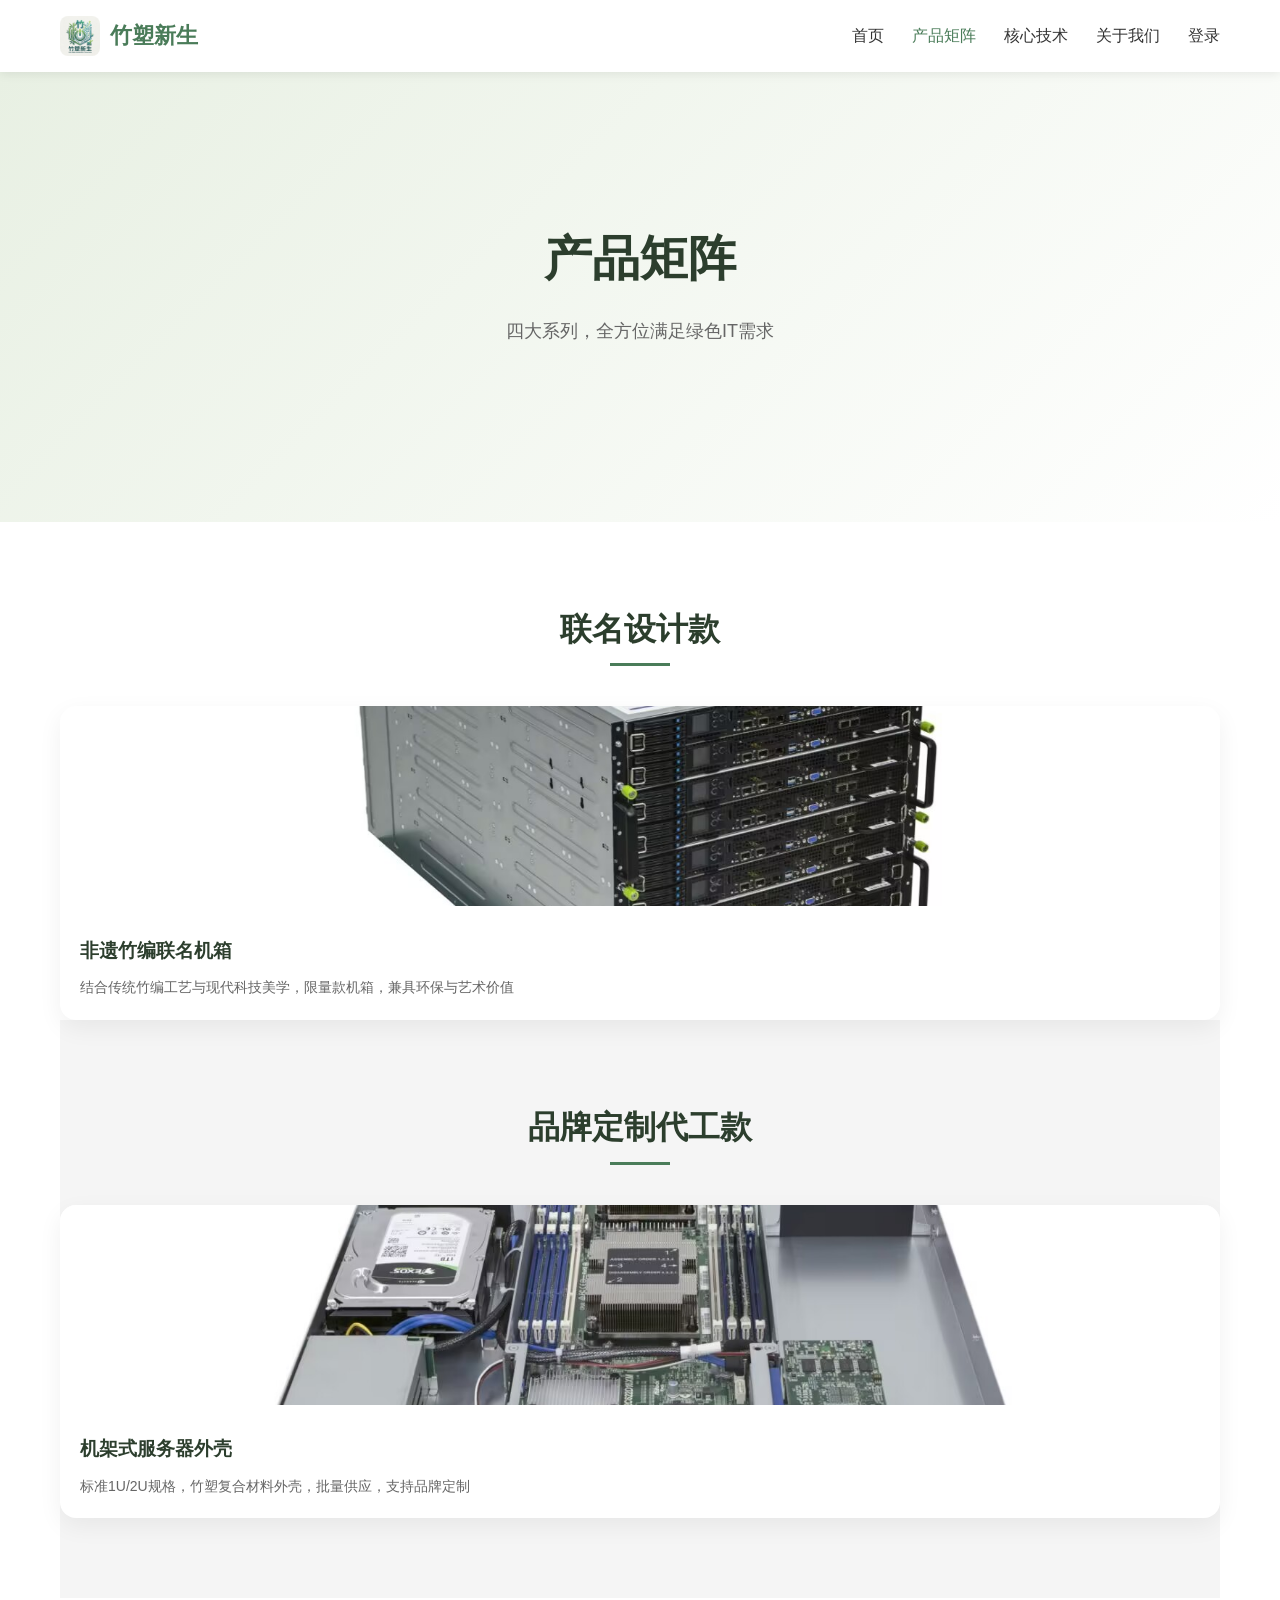
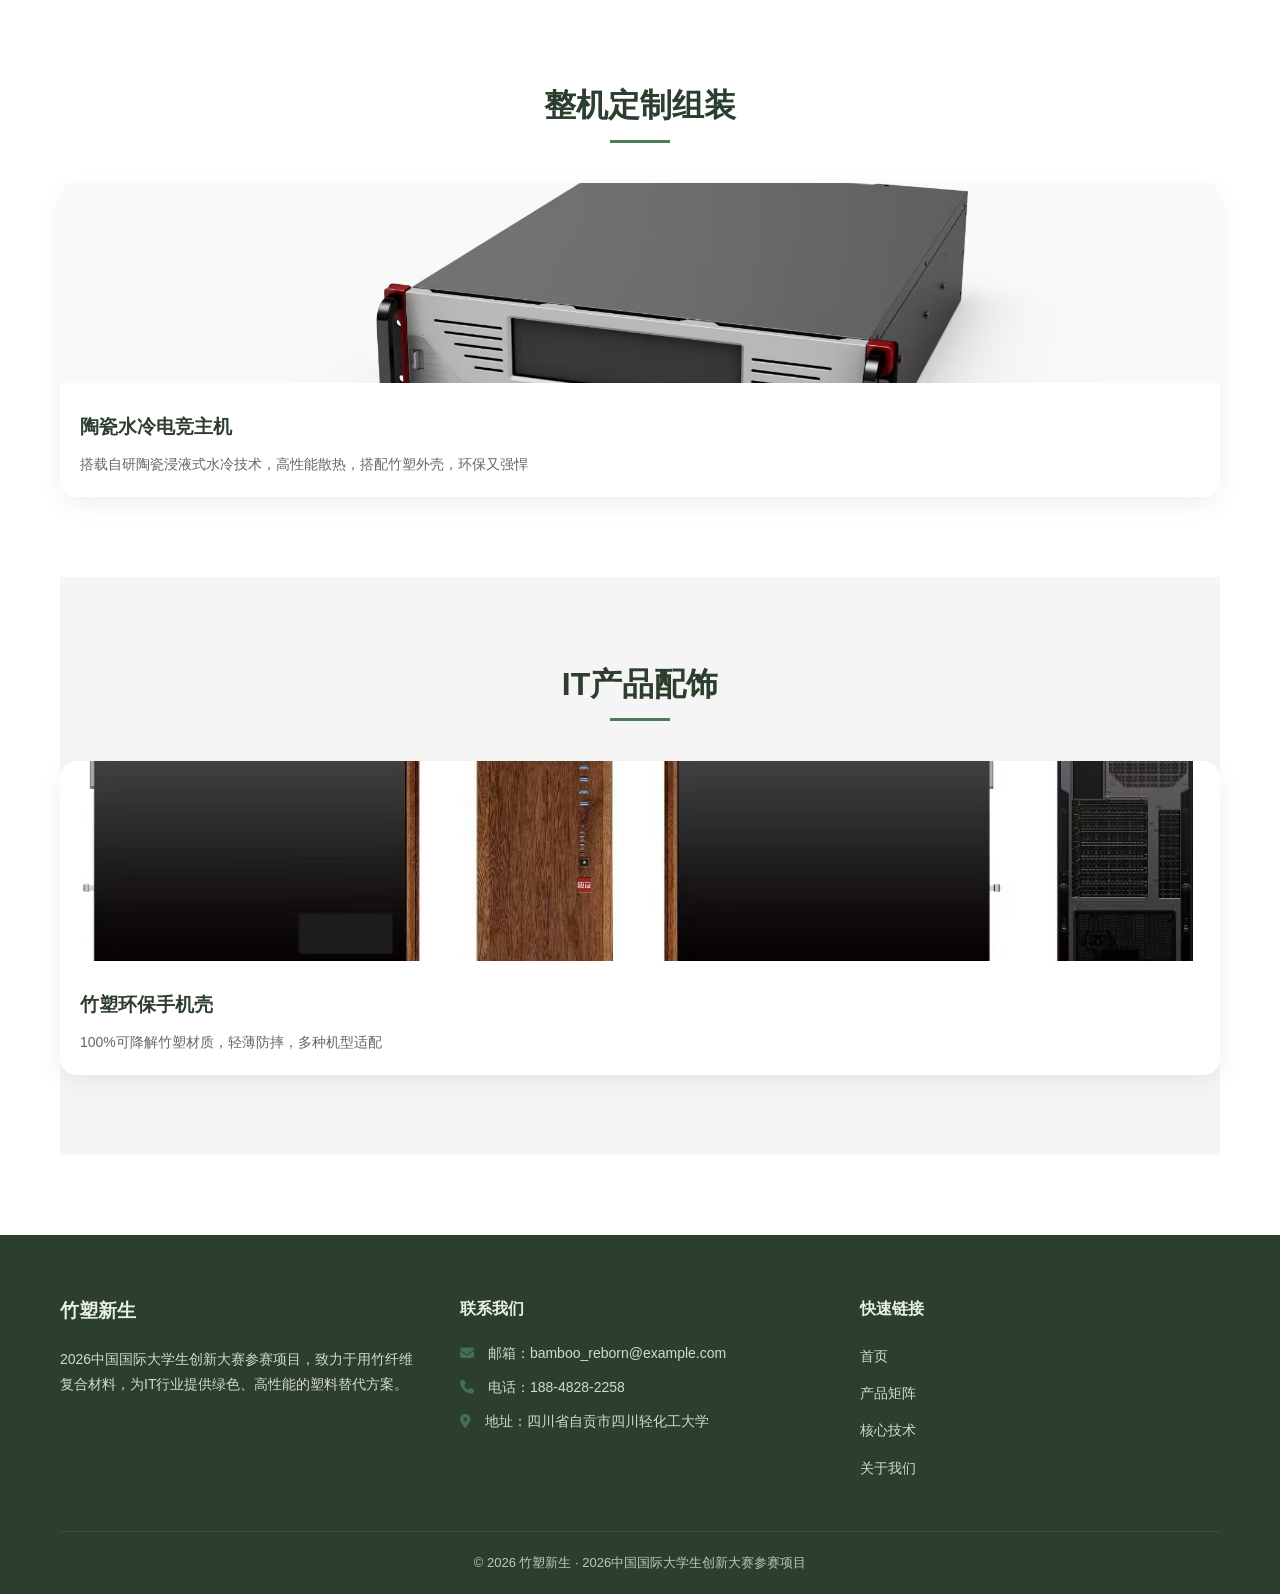
==== products.html @ b82d6274 "修复部署问题，重新提交项目文件" ====
<!DOCTYPE html>
<html lang="zh-CN">
<head>
  <meta charset="UTF-8">
  <meta name="viewport" content="width=device-width, initial-scale=1.0">
  <title>产品矩阵 | 竹塑新生</title>
  <link rel="stylesheet" href="assets/css/style.css">
  <link rel="stylesheet" href="https://cdnjs.cloudflare.com/ajax/libs/font-awesome/6.4.0/css/all.min.css">
</head>
<body>
  <!-- 导航栏 -->
  <nav class="navbar">
    <div class="container">
      <a href="index.html" class="logo">
        <img src="assets/images/logo.png" alt="竹塑新生Logo">
        <span>竹塑新生</span>
      </a>
      <ul class="nav-menu">
        <li><a href="index.html">首页</a></li>
        <li><a href="products.html" class="active">产品矩阵</a></li>
        <li><a href="tech.html">核心技术</a></li>
        <li><a href="about.html">关于我们</a></li>
        <li><a href="login.html">登录</a></li>
      </ul>
    </div>
  </nav>

  <!-- 产品页首屏 -->
  <section class="hero" style="height: 50vh;">
    <div class="hero-bg" style="background: url('assets/images/server_banner.jpg') center/cover no-repeat;">
      <div class="hero-content">
        <h1>产品矩阵</h1>
        <p>四大系列，全方位满足绿色IT需求</p>
      </div>
    </div>
  </section>

  <!-- 产品详情板块 -->
  <section class="products section-padding">
    <div class="container">
      <div id="co-branded" class="product-section">
        <h2 class="section-title">联名设计款</h2>
        <div class="product-grid">
          <div class="product-card">
            <img src="assets/images/product1.jpg" alt="联名设计款">
            <h3>非遗竹编联名机箱</h3>
            <p>结合传统竹编工艺与现代科技美学，限量款机箱，兼具环保与艺术价值</p>
          </div>
        </div>
      </div>

      <div id="oem" class="product-section section-padding bg-light">
        <h2 class="section-title">品牌定制代工款</h2>
        <div class="product-grid">
          <div class="product-card">
            <img src="assets/images/product2.jpg" alt="机架式服务器外壳">
            <h3>机架式服务器外壳</h3>
            <p>标准1U/2U规格，竹塑复合材料外壳，批量供应，支持品牌定制</p>
          </div>
        </div>
      </div>

      <div id="fullpc" class="product-section section-padding">
        <h2 class="section-title">整机定制组装</h2>
        <div class="product-grid">
          <div class="product-card">
            <img src="assets/images/product3.jpg" alt="陶瓷水冷电竞主机">
            <h3>陶瓷水冷电竞主机</h3>
            <p>搭载自研陶瓷浸液式水冷技术，高性能散热，搭配竹塑外壳，环保又强悍</p>
          </div>
        </div>
      </div>

      <div id="accessories" class="product-section section-padding bg-light">
        <h2 class="section-title">IT产品配饰</h2>
        <div class="product-grid">
          <div class="product-card">
            <img src="assets/images/product4.jpg" alt="竹塑手机壳">
            <h3>竹塑环保手机壳</h3>
            <p>100%可降解竹塑材质，轻薄防摔，多种机型适配</p>
          </div>
        </div>
      </div>
    </div>
  </section>

  <!-- 底部信息栏 -->
  <footer class="footer">
    <div class="container">
      <div class="footer-grid">
        <div class="footer-about">
          <h3>竹塑新生</h3>
          <p>2026中国国际大学生创新大赛参赛项目，致力于用竹纤维复合材料，为IT行业提供绿色、高性能的塑料替代方案。</p>
        </div>
        <div class="footer-contact">
          <h4>联系我们</h4>
          <p><i class="fas fa-envelope"></i> 邮箱：bamboo_reborn@example.com</p>
          <p><i class="fas fa-phone"></i> 电话：188-4828-2258</p>
          <p><i class="fas fa-map-marker-alt"></i> 地址：四川省自贡市四川轻化工大学</p>
        </div>
        <div class="footer-links">
          <h4>快速链接</h4>
          <ul>
            <li><a href="index.html">首页</a></li>
            <li><a href="products.html">产品矩阵</a></li>
            <li><a href="tech.html">核心技术</a></li>
            <li><a href="about.html">关于我们</a></li>
          </ul>
        </div>
      </div>
      <div class="footer-bottom">
        <p>© 2026 竹塑新生 · 2026中国国际大学生创新大赛参赛项目</p>
      </div>
    </div>
  </footer>

  <script src="assets/js/main.js"></script>
</body>
</html>
---- assets/css/style.css ----
:root {
  --bamboo: #4A7C59;
  --bamboo-light: #E8F0E3;
  --wood: #C2A77D;
  --dark: #2C3E2D;
  --white: #FFFFFF;
  --gray: #F5F5F5;
  --text: #333333;
  --text-light: #666666;
}

* {
  margin: 0;
  padding: 0;
  box-sizing: border-box;
  scroll-behavior: smooth;
}

body {
  font-family: "Microsoft YaHei", "PingFang SC", sans-serif;
  color: var(--text);
  background-color: var(--white);
  line-height: 1.7;
}

.container {
  max-width: 1200px;
  margin: 0 auto;
  padding: 0 20px;
}

.section-padding {
  padding: 80px 0;
}

.bg-light {
  background-color: var(--gray);
}

/* 导航栏 */
.navbar {
  position: sticky;
  top: 0;
  background-color: rgba(255, 255, 255, 0.97);
  box-shadow: 0 2px 10px rgba(0, 0, 0, 0.08);
  z-index: 999;
  padding: 16px 0;
}

.navbar .container {
  display: flex;
  justify-content: space-between;
  align-items: center;
}

.logo {
  display: flex;
  align-items: center;
  text-decoration: none;
  color: var(--bamboo);
  font-weight: bold;
  font-size: 22px;
}

.logo img {
  width: 40px;
  height: 40px;
  margin-right: 10px;
  border-radius: 8px;
}

.nav-menu {
  display: flex;
  list-style: none;
  gap: 28px;
}

.nav-menu a {
  text-decoration: none;
  color: var(--text);
  font-weight: 500;
  transition: color 0.3s;
}

.nav-menu a:hover, .nav-menu a.active {
  color: var(--bamboo);
}

/* 首屏Banner */
.hero {
  height: 90vh;
  background: linear-gradient(135deg, var(--bamboo-light), var(--white));
}

.hero-bg {
  height: 100%;
  display: flex;
  align-items: center;
  justify-content: center;
  text-align: center;
  background: url('../assets/images/bamboo_bg.jpg') center/cover no-repeat;
  background-blend-mode: overlay;
}

.hero-content h1 {
  font-size: 48px;
  color: var(--dark);
  margin-bottom: 16px;
}

.hero-content p {
  font-size: 18px;
  color: var(--text-light);
  max-width: 700px;
  margin: 0 auto 30px;
}

.hero-buttons {
  display: flex;
  gap: 20px;
  justify-content: center;
}

.btn-primary {
  display: inline-block;
  padding: 14px 36px;
  background-color: var(--bamboo);
  color: var(--white);
  border-radius: 50px;
  text-decoration: none;
  font-weight: bold;
  transition: background-color 0.3s, transform 0.3s;
}

.btn-primary:hover {
  background-color: #3A6147;
  transform: translateY(-3px);
}

.btn-secondary {
  display: inline-block;
  padding: 14px 36px;
  border: 2px solid var(--bamboo);
  color: var(--bamboo);
  border-radius: 50px;
  text-decoration: none;
  font-weight: bold;
  transition: background-color 0.3s, color 0.3s;
}

.btn-secondary:hover {
  background-color: var(--bamboo);
  color: var(--white);
}

/* 通用标题 */
.section-title {
  text-align: center;
  font-size: 32px;
  color: var(--dark);
  margin-bottom: 50px;
  position: relative;
}

.section-title::after {
  content: '';
  position: absolute;
  bottom: -10px;
  left: 50%;
  transform: translateX(-50%);
  width: 60px;
  height: 3px;
  background-color: var(--bamboo);
}

/* 项目简介 */
.intro-text {
  max-width: 900px;
  margin: 0 auto;
  text-align: center;
  color: var(--text-light);
  font-size: 16px;
  line-height: 1.8;
}

/* 产品矩阵 */
.product-grid {
  display: grid;
  grid-template-columns: repeat(auto-fit, minmax(250px, 1fr));
  gap: 30px;
}

.product-card {
  background-color: var(--white);
  border-radius: 16px;
  overflow: hidden;
  box-shadow: 0 8px 24px rgba(0, 0, 0, 0.06);
  transition: transform 0.3s, box-shadow 0.3s;
}

.product-card:hover {
  transform: translateY(-6px);
  box-shadow: 0 12px 30px rgba(0, 0, 0, 0.1);
}

.product-card img {
  width: 100%;
  height: 200px;
  object-fit: cover;
}

.product-card h3 {
  padding: 20px 20px 10px;
  color: var(--dark);
}

.product-card p {
  padding: 0 20px 20px;
  color: var(--text-light);
  font-size: 14px;
}

.btn-small {
  display: inline-block;
  margin: 0 20px 20px;
  padding: 8px 20px;
  background-color: var(--bamboo);
  color: var(--white);
  border-radius: 4px;
  text-decoration: none;
  font-size: 14px;
  transition: background-color 0.3s;
}

.btn-small:hover {
  background-color: #3A6147;
}

/* 核心优势 */
.features-grid {
  display: grid;
  grid-template-columns: repeat(auto-fit, minmax(220px, 1fr));
  gap: 30px;
}

.feature-item {
  text-align: center;
  padding: 30px;
  background-color: var(--white);
  border-radius: 16px;
  box-shadow: 0 5px 20px rgba(0, 0, 0, 0.05);
}

.feature-item i {
  font-size: 2.5rem;
  color: var(--bamboo);
  margin-bottom: 20px;
}

.feature-item h3 {
  color: var(--dark);
  margin-bottom: 10px;
}

.feature-item p {
  color: var(--text-light);
  font-size: 14px;
}

/* 底部信息栏 */
.footer {
  background-color: var(--dark);
  color: var(--white);
  padding: 60px 0 20px;
}

.footer-grid {
  display: grid;
  grid-template-columns: repeat(auto-fit, minmax(250px, 1fr));
  gap: 40px;
  margin-bottom: 40px;
}

.footer-about h3, .footer-contact h4, .footer-links h4 {
  margin-bottom: 20px;
  color: var(--bamboo-light);
}

.footer-about p {
  font-size: 14px;
  line-height: 1.8;
  opacity: 0.8;
}

.footer-contact p {
  margin: 10px 0;
  font-size: 14px;
  opacity: 0.8;
}

.footer-contact i {
  margin-right: 10px;
  color: var(--bamboo);
}

.footer-links ul {
  list-style: none;
}

.footer-links li {
  margin: 10px 0;
}

.footer-links a {
  color: var(--white);
  text-decoration: none;
  font-size: 14px;
  opacity: 0.8;
  transition: opacity 0.3s;
}

.footer-links a:hover {
  opacity: 1;
  color: var(--bamboo-light);
}

.footer-bottom {
  text-align: center;
  padding-top: 20px;
  border-top: 1px solid rgba(255, 255, 255, 0.1);
  font-size: 13px;
  opacity: 0.7;
}

/* 登录注册页面 */
.auth-section {
  min-height: 100vh;
  display: flex;
  align-items: center;
  justify-content: center;
  background: url('../assets/images/bamboo_bg.jpg') center/cover no-repeat;
  background-blend-mode: overlay;
  background-color: rgba(74, 124, 89, 0.1);
}

.auth-box {
  background-color: var(--white);
  padding: 50px;
  border-radius: 20px;
  box-shadow: 0 10px 30px rgba(0, 0, 0, 0.1);
  width: 100%;
  max-width: 450px;
}

.auth-box h2 {
  text-align: center;
  color: var(--bamboo);
  margin-bottom: 30px;
}

.form-group {
  margin-bottom: 20px;
}

.form-group label {
  display: block;
  margin-bottom: 8px;
  color: var(--dark);
  font-weight: 500;
}

.form-group input {
  width: 100%;
  padding: 14px;
  border: 1px solid #ddd;
  border-radius: 8px;
  font-size: 15px;
}

.auth-btn {
  width: 100%;
  padding: 14px;
  background-color: var(--bamboo);
  color: var(--white);
  border: none;
  border-radius: 8px;
  font-size: 16px;
  font-weight: bold;
  cursor: pointer;
  transition: background-color 0.3s;
}

.auth-btn:hover {
  background-color: #3A6147;
}

.auth-footer {
  text-align: center;
  margin-top: 20px;
  font-size: 14px;
}

.auth-footer a {
  color: var(--bamboo);
  text-decoration: none;
}

/* 响应式适配 */
@media (max-width: 768px) {
  .hero-content h1 {
    font-size: 32px;
  }
  .hero-buttons {
    flex-direction: column;
    align-items: center;
  }
  .nav-menu {
    gap: 15px;
  }
  .footer-grid {
    grid-template-columns: 1fr;
    text-align: center;
  }
  .auth-box {
    margin: 20px;
    padding: 30px;
  }
}
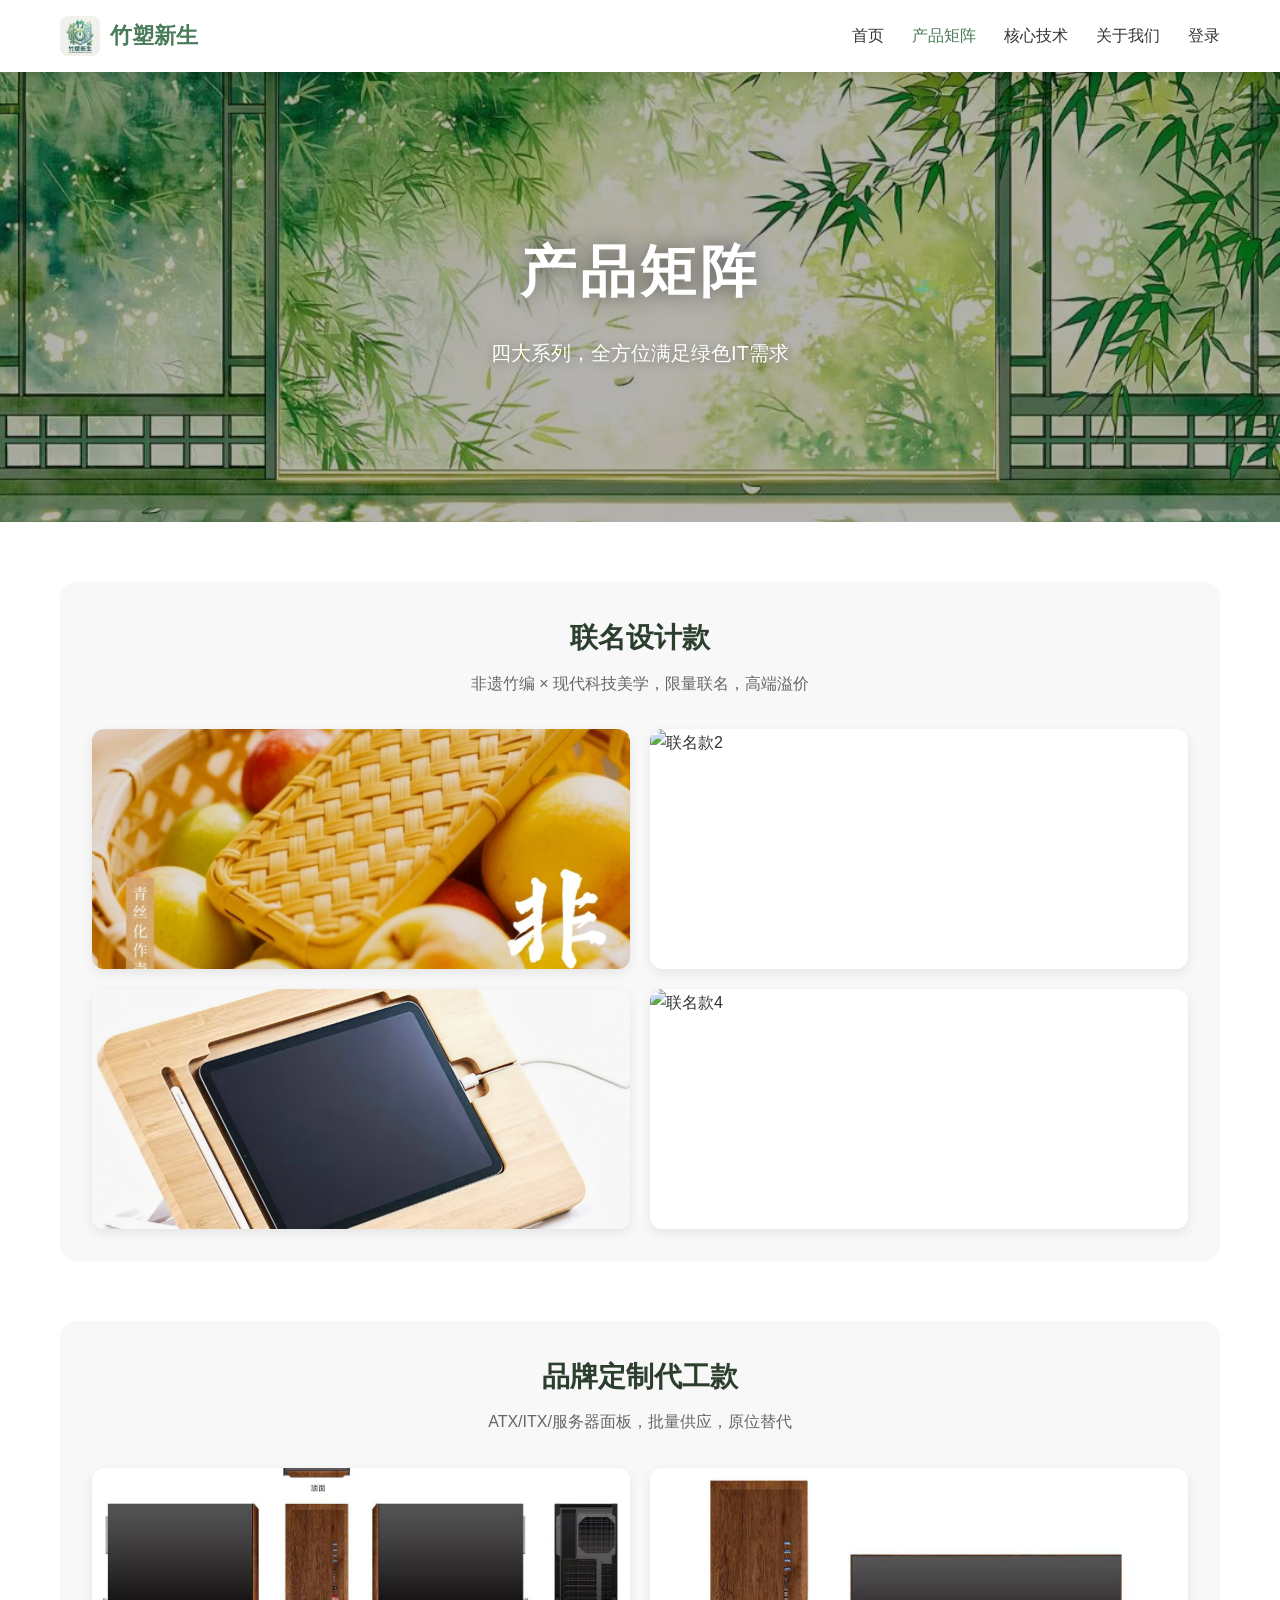
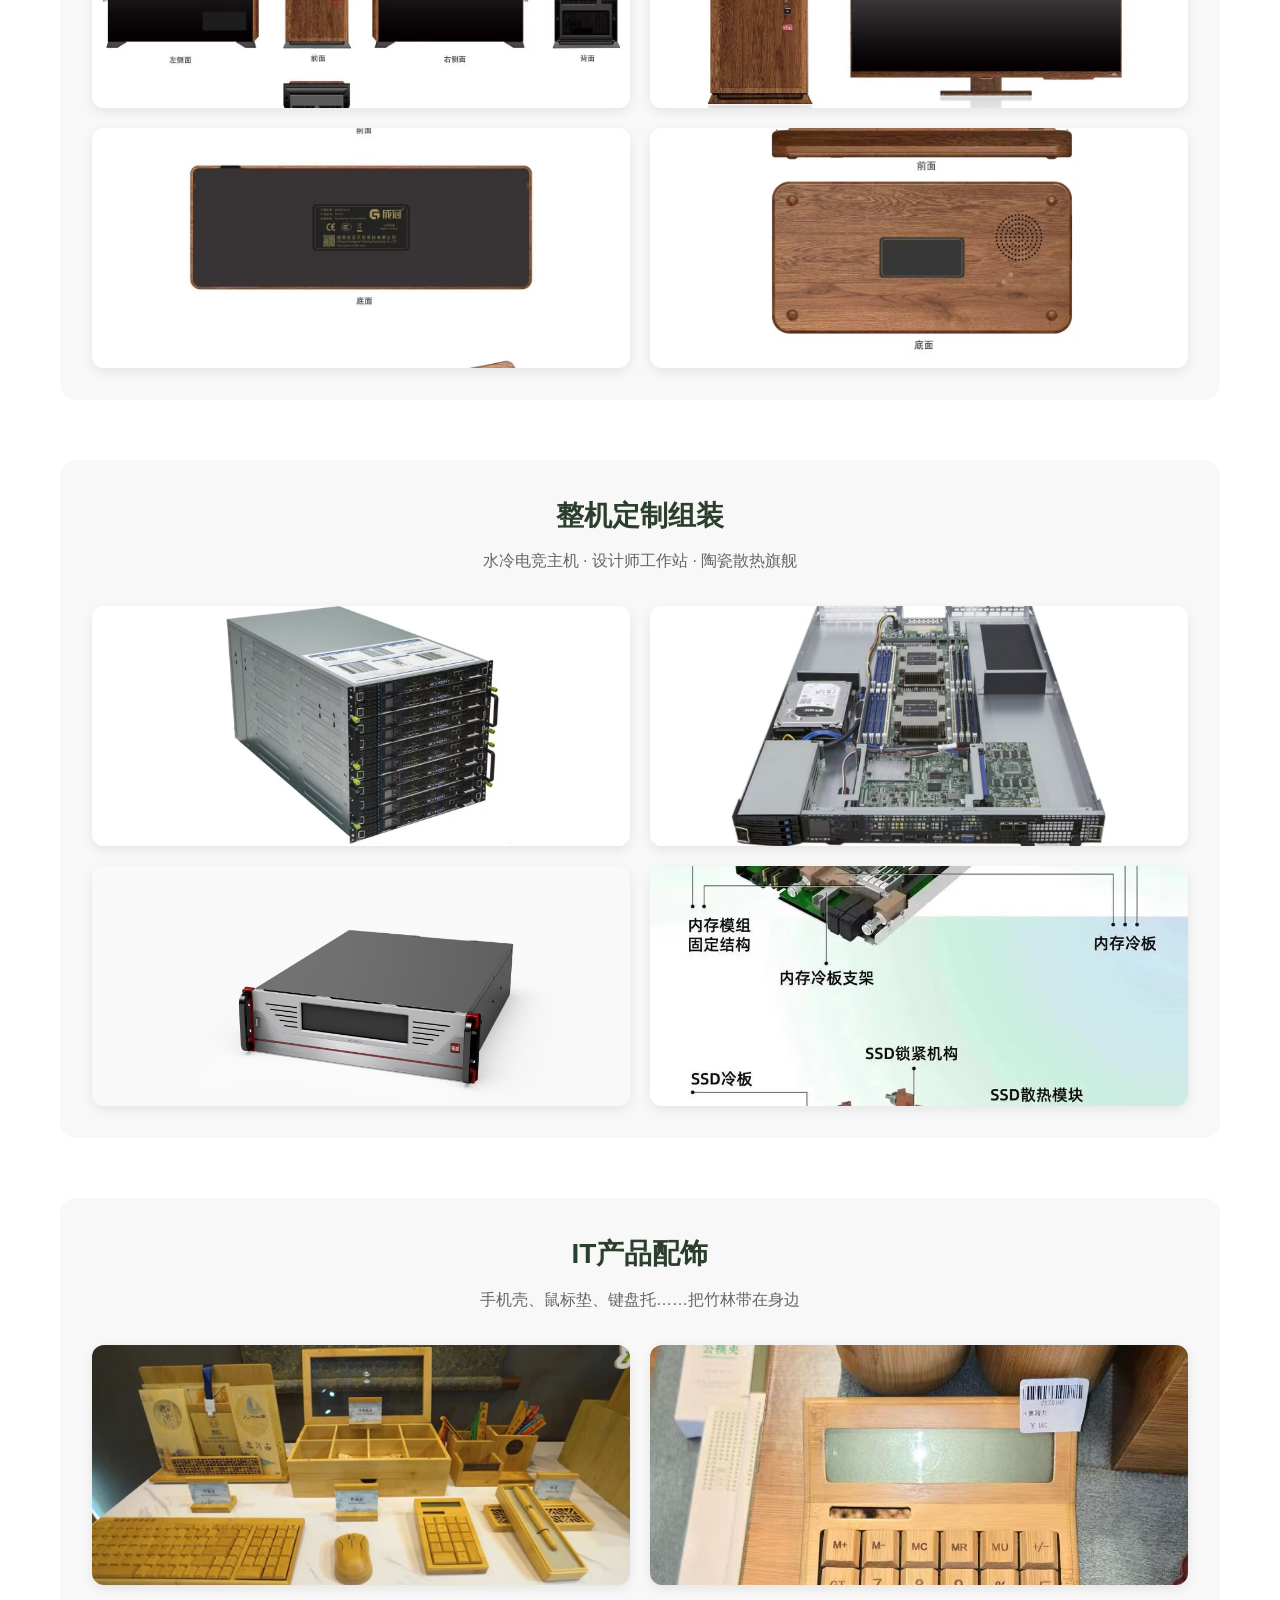
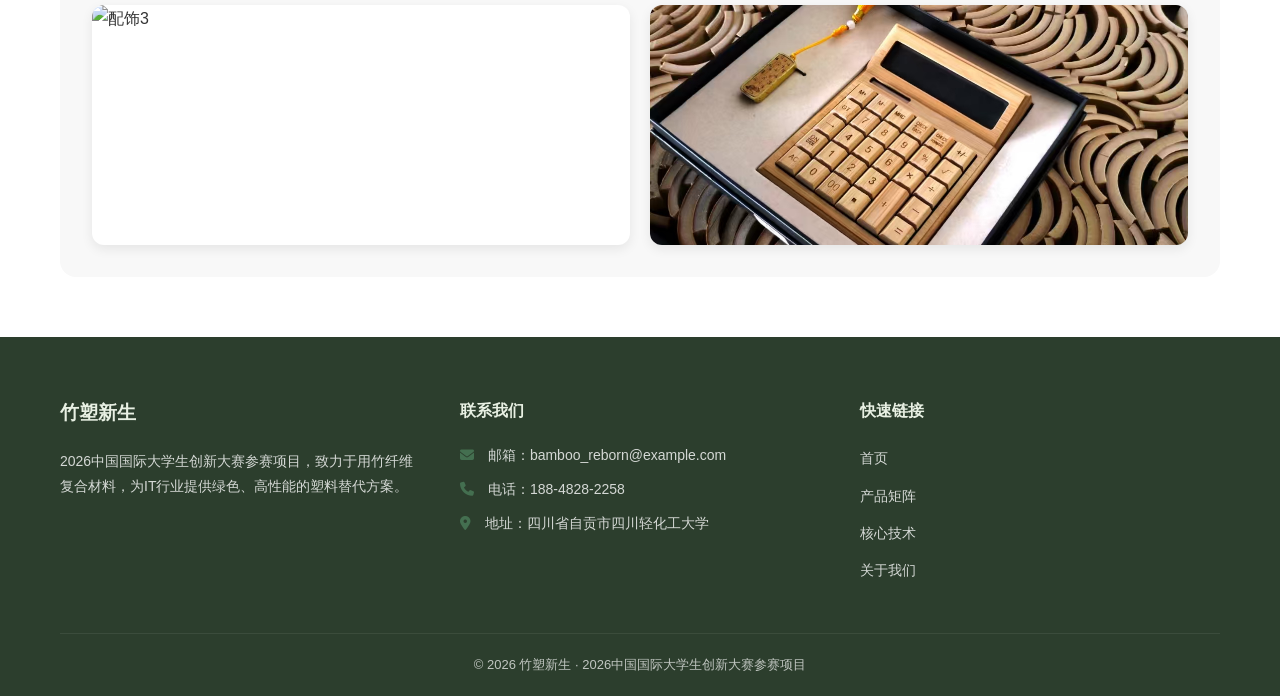
==== commit 68f7690a: "美化产品矩阵页：hero2背景+田字格布局+分类板块" ====
--- a/products.html
+++ b/products.html
@@ -8,7 +8,7 @@
   <link rel="stylesheet" href="https://cdnjs.cloudflare.com/ajax/libs/font-awesome/6.4.0/css/all.min.css">
 </head>
 <body>
-  <!-- 导航栏 -->
+  <!-- 导航栏（和首页一致） -->
   <nav class="navbar">
     <div class="container">
       <a href="index.html" class="logo">
@@ -25,67 +25,76 @@
     </div>
   </nav>
 
-  <!-- 产品页首屏 -->
-  <section class="hero" style="height: 50vh;">
-    <div class="hero-bg" style="background: url('assets/images/server_banner.jpg') center/cover no-repeat;">
-      <div class="hero-content">
-        <h1>产品矩阵</h1>
-        <p>四大系列，全方位满足绿色IT需求</p>
+  <!-- 顶部标题区：带背景图hero2.jpg -->
+<section class="product-hero">
+  <div class="product-hero-bg" style="background-image: url('assets/images/hero2.jpg'); background-size: cover; background-position: center; width:100%; height:100%;">
+    <div class="product-hero-content">
+      <h1 class="product-title">产品矩阵</h1>
+      <p class="product-subtitle">四大系列，全方位满足绿色IT需求</p >
+    </div>
+  </div>
+</section>
+
+  <main class="container">
+    <!-- 1. 联名设计款 -->
+    <section class="product-category">
+      <div class="category-header">
+        <h2>联名设计款</h2>
+        <p>非遗竹编 × 现代科技美学，限量联名，高端溢价</p>
       </div>
-    </div>
-  </section>
+      <div class="grid-2x2">
+        <div class="grid-item"><img src="assets/images/l1.jpg" alt="联名款1"></div>
+        <div class="grid-item"><img src="assets/images/l2.jpg" alt="联名款2"></div>
+        <div class="grid-item"><img src="assets/images/l3.jpg" alt="联名款3"></div>
+        <div class="grid-item"><img src="assets/images/l4.jpg" alt="联名款4"></div>
+      </div>
+    </section>
 
-  <!-- 产品详情板块 -->
-  <section class="products section-padding">
-    <div class="container">
-      <div id="co-branded" class="product-section">
-        <h2 class="section-title">联名设计款</h2>
-        <div class="product-grid">
-          <div class="product-card">
-            <img src="assets/images/product1.jpg" alt="联名设计款">
-            <h3>非遗竹编联名机箱</h3>
-            <p>结合传统竹编工艺与现代科技美学，限量款机箱，兼具环保与艺术价值</p>
-          </div>
-        </div>
+    <!-- 2. 品牌定制代工款 -->
+    <section class="product-category">
+      <div class="category-header">
+        <h2>品牌定制代工款</h2>
+        <p>ATX/ITX/服务器面板，批量供应，原位替代</p>
       </div>
+      <div class="grid-2x2">
+        <div class="grid-item"><img src="assets/images/b1.jpg" alt="代工款1"></div>
+        <div class="grid-item"><img src="assets/images/b2.jpg" alt="代工款2"></div>
+        <div class="grid-item"><img src="assets/images/b3.jpg" alt="代工款3"></div>
+        <div class="grid-item"><img src="assets/images/b4.jpg" alt="代工款4"></div>
+      </div>
+    </section>
 
-      <div id="oem" class="product-section section-padding bg-light">
-        <h2 class="section-title">品牌定制代工款</h2>
-        <div class="product-grid">
-          <div class="product-card">
-            <img src="assets/images/product2.jpg" alt="机架式服务器外壳">
-            <h3>机架式服务器外壳</h3>
-            <p>标准1U/2U规格，竹塑复合材料外壳，批量供应，支持品牌定制</p>
-          </div>
-        </div>
+    <!-- 3. 整机定制组装 -->
+    <section class="product-category">
+      <div class="category-header">
+        <h2>整机定制组装</h2>
+        <p>水冷电竞主机 · 设计师工作站 · 陶瓷散热旗舰</p>
       </div>
+      <div class="grid-2x2">
+        <div class="grid-item"><img src="assets/images/a1.jpg" alt="整机款1"></div>
+        <div class="grid-item"><img src="assets/images/a2.jpg" alt="整机款2"></div>
+        <div class="grid-item"><img src="assets/images/a3.jpg" alt="整机款3"></div>
+        <div class="grid-item"><img src="assets/images/a4.jpg" alt="整机款4"></div>
+      </div>
+    </section>
 
-      <div id="fullpc" class="product-section section-padding">
-        <h2 class="section-title">整机定制组装</h2>
-        <div class="product-grid">
-          <div class="product-card">
-            <img src="assets/images/product3.jpg" alt="陶瓷水冷电竞主机">
-            <h3>陶瓷水冷电竞主机</h3>
-            <p>搭载自研陶瓷浸液式水冷技术，高性能散热，搭配竹塑外壳，环保又强悍</p>
-          </div>
-        </div>
+    <!-- 4. IT产品配饰 -->
+    <section class="product-category">
+      <div class="category-header">
+        <h2>IT产品配饰</h2>
+        <p>手机壳、鼠标垫、键盘托……把竹林带在身边</p>
       </div>
+      <div class="grid-2x2">
+        <div class="grid-item"><img src="assets/images/m1.jpg" alt="配饰1"></div>
+        <div class="grid-item"><img src="assets/images/m2.jpg" alt="配饰2"></div>
+        <div class="grid-item"><img src="assets/images/m3.jpg" alt="配饰3"></div>
+        <div class="grid-item"><img src="assets/images/m4.jpg" alt="配饰4"></div>
+      </div>
+    </section>
+  </main>
 
-      <div id="accessories" class="product-section section-padding bg-light">
-        <h2 class="section-title">IT产品配饰</h2>
-        <div class="product-grid">
-          <div class="product-card">
-            <img src="assets/images/product4.jpg" alt="竹塑手机壳">
-            <h3>竹塑环保手机壳</h3>
-            <p>100%可降解竹塑材质，轻薄防摔，多种机型适配</p>
-          </div>
-        </div>
-      </div>
-    </div>
-  </section>
-
-  <!-- 底部信息栏 -->
-  <footer class="footer">
+  <!-- 底部 -->
+  <footer id="about" class="footer">
     <div class="container">
       <div class="footer-grid">
         <div class="footer-about">
@@ -109,7 +118,7 @@
         </div>
       </div>
       <div class="footer-bottom">
-        <p>© 2026 竹塑新生 · 2026中国国际大学生创新大赛参赛项目</p>
+        <p>© 2026 竹塑新生 · 2026中国国际大学生创新大赛参赛项目 </p>
       </div>
     </div>
   </footer>
--- a/assets/css/style.css
+++ b/assets/css/style.css
@@ -86,50 +86,77 @@
   color: var(--bamboo);
 }
 
-/* 首屏Banner */
+/* 首屏：解决文字重叠，居中浮在背景上 */
 .hero {
   height: 90vh;
-  background: linear-gradient(135deg, var(--bamboo-light), var(--white));
+  position: relative;
 }
 
 .hero-bg {
+  width: 100%;
   height: 100%;
+  /*background: url('./assets/images/hero.jpg') center/cover no-repeat;*/
+  position: relative;
   display: flex;
   align-items: center;
   justify-content: center;
-  text-align: center;
-  background: url('../assets/images/bamboo_bg.jpg') center/cover no-repeat;
-  background-blend-mode: overlay;
-}
-
-.hero-content h1 {
-  font-size: 48px;
-  color: var(--dark);
-  margin-bottom: 16px;
-}
-
-.hero-content p {
-  font-size: 18px;
-  color: var(--text-light);
-  max-width: 700px;
-  margin: 0 auto 30px;
+}
+
+/* 半透明遮罩，让文字更清晰 */
+.hero-bg::after {
+  content: '';
+  position: absolute;
+  top: 0;
+  left: 0;
+  width: 100%;
+  height: 100%;
+  background-color: rgba(0, 0, 0, 0.3);
+}
+
+.hero-content {
+  position: relative;
+  z-index: 1;
+  text-align: center;
+  color: var(--white);
+}
+
+/* 艺术字标题 */
+.art-font {
+  font-family: "PingFang SC", "Microsoft YaHei", sans-serif;
+  font-size: 72px;
+  font-weight: 900;
+  letter-spacing: 6px;
+  color: var(--white);
+  text-shadow: 0 0 20px rgba(0, 0, 0, 0.5);
+  margin-bottom: 24px;
+}
+
+.hero-subtitle {
+  font-size: 22px;
+  color: var(--white);
+  text-shadow: 0 2px 10px rgba(0, 0, 0, 0.3);
+  max-width: 800px;
+  margin: 0 auto 36px;
 }
 
 .hero-buttons {
   display: flex;
-  gap: 20px;
+  gap: 24px;
   justify-content: center;
 }
 
+/* 胶囊型按钮（核心修改） */
+.btn-capsule {
+  border-radius: 50px !important;
+  padding: 14px 36px;
+  font-weight: bold;
+  text-decoration: none;
+  transition: all 0.3s ease;
+}
+
 .btn-primary {
-  display: inline-block;
-  padding: 14px 36px;
   background-color: var(--bamboo);
   color: var(--white);
-  border-radius: 50px;
-  text-decoration: none;
-  font-weight: bold;
-  transition: background-color 0.3s, transform 0.3s;
 }
 
 .btn-primary:hover {
@@ -138,25 +165,31 @@
 }
 
 .btn-secondary {
-  display: inline-block;
-  padding: 14px 36px;
-  border: 2px solid var(--bamboo);
+  border: 2px solid var(--white);
+  color: var(--white);
+  background-color: transparent;
+}
+
+.btn-secondary:hover {
+  background-color: var(--white);
   color: var(--bamboo);
-  border-radius: 50px;
-  text-decoration: none;
-  font-weight: bold;
-  transition: background-color 0.3s, color 0.3s;
-}
-
-.btn-secondary:hover {
+}
+
+.btn-small {
   background-color: var(--bamboo);
   color: var(--white);
+  padding: 10px 24px;
+  font-size: 15px;
+}
+
+.btn-small:hover {
+  background-color: #3A6147;
 }
 
 /* 通用标题 */
 .section-title {
   text-align: center;
-  font-size: 32px;
+  font-size: 36px;
   color: var(--dark);
   margin-bottom: 50px;
   position: relative;
@@ -168,12 +201,11 @@
   bottom: -10px;
   left: 50%;
   transform: translateX(-50%);
-  width: 60px;
-  height: 3px;
+  width: 70px;
+  height: 4px;
   background-color: var(--bamboo);
 }
 
-/* 项目简介 */
 .intro-text {
   max-width: 900px;
   margin: 0 auto;
@@ -183,7 +215,7 @@
   line-height: 1.8;
 }
 
-/* 产品矩阵 */
+/* 产品矩阵：文字浮在图片上 */
 .product-grid {
   display: grid;
   grid-template-columns: repeat(auto-fit, minmax(250px, 1fr));
@@ -191,52 +223,41 @@
 }
 
 .product-card {
-  background-color: var(--white);
-  border-radius: 16px;
+  height: 360px;
+  border-radius: 20px;
+  background-size: cover;
+  background-position: center;
+  position: relative;
   overflow: hidden;
-  box-shadow: 0 8px 24px rgba(0, 0, 0, 0.06);
-  transition: transform 0.3s, box-shadow 0.3s;
-}
-
-.product-card:hover {
-  transform: translateY(-6px);
-  box-shadow: 0 12px 30px rgba(0, 0, 0, 0.1);
-}
-
-.product-card img {
-  width: 100%;
-  height: 200px;
-  object-fit: cover;
+  display: flex;
+  align-items: end;
+}
+
+.product-overlay {
+  background: linear-gradient(transparent, rgba(0, 0, 0, 0.7));
+  padding: 40px 24px 24px;
+  color: var(--white);
+  width: 100%;
+  z-index: 2;
 }
 
 .product-card h3 {
-  padding: 20px 20px 10px;
-  color: var(--dark);
+  font-size: 22px;
+  margin-bottom: 10px;
 }
 
 .product-card p {
-  padding: 0 20px 20px;
-  color: var(--text-light);
-  font-size: 14px;
-}
-
-.btn-small {
-  display: inline-block;
-  margin: 0 20px 20px;
-  padding: 8px 20px;
-  background-color: var(--bamboo);
-  color: var(--white);
-  border-radius: 4px;
-  text-decoration: none;
-  font-size: 14px;
-  transition: background-color 0.3s;
-}
-
-.btn-small:hover {
-  background-color: #3A6147;
-}
-
-/* 核心优势 */
+  font-size: 16px;
+  line-height: 1.6;
+  margin-bottom: 16px;
+}
+
+/* 核心亮点：字体放大+阴影增强 */
+.big-font p { font-size: 16px !important; }
+.shadow-strong {
+  box-shadow: 0 12px 32px rgba(0, 0, 0, 0.15) !important;
+}
+
 .features-grid {
   display: grid;
   grid-template-columns: repeat(auto-fit, minmax(220px, 1fr));
@@ -245,29 +266,24 @@
 
 .feature-item {
   text-align: center;
-  padding: 30px;
+  padding: 36px;
   background-color: var(--white);
-  border-radius: 16px;
-  box-shadow: 0 5px 20px rgba(0, 0, 0, 0.05);
+  border-radius: 20px;
+  box-shadow: 0 8px 24px rgba(0, 0, 0, 0.08);
 }
 
 .feature-item i {
-  font-size: 2.5rem;
+  font-size: 48px;
   color: var(--bamboo);
   margin-bottom: 20px;
 }
 
 .feature-item h3 {
-  color: var(--dark);
+  font-size: 20px;
   margin-bottom: 10px;
 }
 
-.feature-item p {
-  color: var(--text-light);
-  font-size: 14px;
-}
-
-/* 底部信息栏 */
+/* 底部：快速链接改为白色字体 */
 .footer {
   background-color: var(--dark);
   color: var(--white);
@@ -332,83 +348,13 @@
   opacity: 0.7;
 }
 
-/* 登录注册页面 */
-.auth-section {
-  min-height: 100vh;
-  display: flex;
-  align-items: center;
-  justify-content: center;
-  background: url('../assets/images/bamboo_bg.jpg') center/cover no-repeat;
-  background-blend-mode: overlay;
-  background-color: rgba(74, 124, 89, 0.1);
-}
-
-.auth-box {
-  background-color: var(--white);
-  padding: 50px;
-  border-radius: 20px;
-  box-shadow: 0 10px 30px rgba(0, 0, 0, 0.1);
-  width: 100%;
-  max-width: 450px;
-}
-
-.auth-box h2 {
-  text-align: center;
-  color: var(--bamboo);
-  margin-bottom: 30px;
-}
-
-.form-group {
-  margin-bottom: 20px;
-}
-
-.form-group label {
-  display: block;
-  margin-bottom: 8px;
-  color: var(--dark);
-  font-weight: 500;
-}
-
-.form-group input {
-  width: 100%;
-  padding: 14px;
-  border: 1px solid #ddd;
-  border-radius: 8px;
-  font-size: 15px;
-}
-
-.auth-btn {
-  width: 100%;
-  padding: 14px;
-  background-color: var(--bamboo);
-  color: var(--white);
-  border: none;
-  border-radius: 8px;
-  font-size: 16px;
-  font-weight: bold;
-  cursor: pointer;
-  transition: background-color 0.3s;
-}
-
-.auth-btn:hover {
-  background-color: #3A6147;
-}
-
-.auth-footer {
-  text-align: center;
-  margin-top: 20px;
-  font-size: 14px;
-}
-
-.auth-footer a {
-  color: var(--bamboo);
-  text-decoration: none;
-}
-
 /* 响应式适配 */
 @media (max-width: 768px) {
-  .hero-content h1 {
-    font-size: 32px;
+  .art-font {
+    font-size: 42px;
+  }
+  .hero-subtitle {
+    font-size: 18px;
   }
   .hero-buttons {
     flex-direction: column;
@@ -421,8 +367,101 @@
     grid-template-columns: 1fr;
     text-align: center;
   }
-  .auth-box {
-    margin: 20px;
-    padding: 30px;
+}
+
+/* =====================================
+   产品矩阵页专属样式
+   ===================================== */
+/* 顶部标题区 */
+.product-hero {
+  height: 50vh;
+  position: relative;
+}
+.product-hero-bg {
+  width: 100%;
+  height: 100%;
+  /*background: url('./assets/images/hero2.jpg') center/cover no-repeat;*/
+  position: relative;
+  display: flex;
+  align-items: center;
+  justify-content: center;
+}
+/* 半透明遮罩，让文字更清晰 */
+.product-hero-bg::after {
+  content: '';
+  position: absolute;
+  top: 0;
+  left: 0;
+  width: 100%;
+  height: 100%;
+  background-color: rgba(0, 0, 0, 0.3);
+}
+.product-hero-content {
+  position: relative;
+  z-index: 1;
+  text-align: center;
+  color: var(--white);
+}
+.product-title {
+  font-size: 56px;
+  font-weight: 900;
+  letter-spacing: 4px;
+  color: var(--white);
+  text-shadow: 0 0 20px rgba(0, 0, 0, 0.5);
+  margin-bottom: 16px;
+}
+.product-subtitle {
+  font-size: 20px;
+  color: var(--white);
+  text-shadow: 0 2px 10px rgba(0, 0, 0, 0.3);
+}
+
+/* 产品分类板块 */
+.product-category {
+  margin: 60px 0;
+  padding: 32px;
+  background-color: #f8f8f8;
+  border-radius: 16px;
+}
+.category-header {
+  margin-bottom: 32px;
+  text-align: center;
+}
+.category-header h2 {
+  font-size: 28px;
+  color: var(--dark);
+  margin-bottom: 8px;
+}
+.category-header p {
+  color: var(--text-light);
+  font-size: 16px;
+}
+
+/* 田字格布局（2x2） */
+.grid-2x2 {
+  display: grid;
+  grid-template-columns: repeat(2, 1fr);
+  gap: 20px;
+}
+.grid-item {
+  border-radius: 12px;
+  overflow: hidden;
+  background-color: white;
+  box-shadow: 0 4px 12px rgba(0, 0, 0, 0.08);
+}
+.grid-item img {
+  width: 100%;
+  height: 240px;
+  object-fit: cover;
+  display: block;
+}
+
+/* 响应式适配 */
+@media (max-width: 768px) {
+  .product-title {
+    font-size: 36px;
+  }
+  .grid-2x2 {
+    grid-template-columns: 1fr;
   }
 }
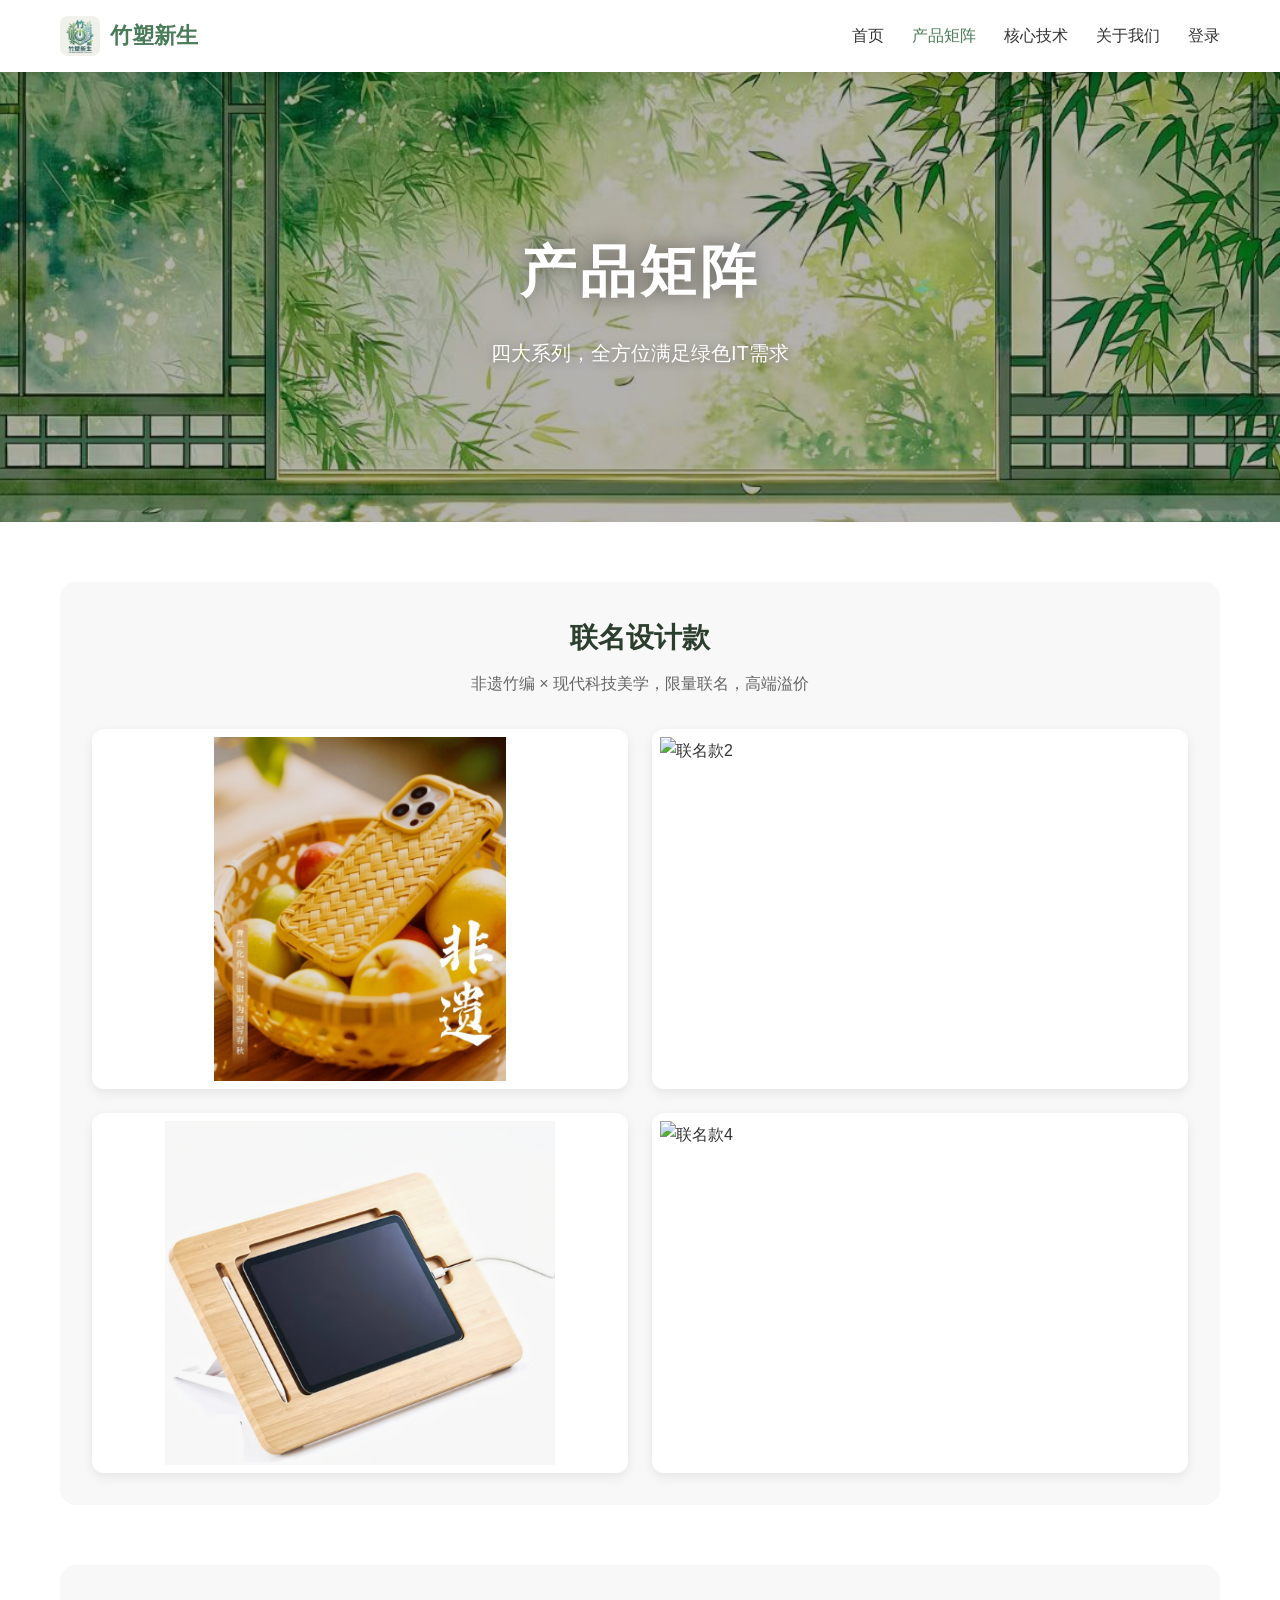
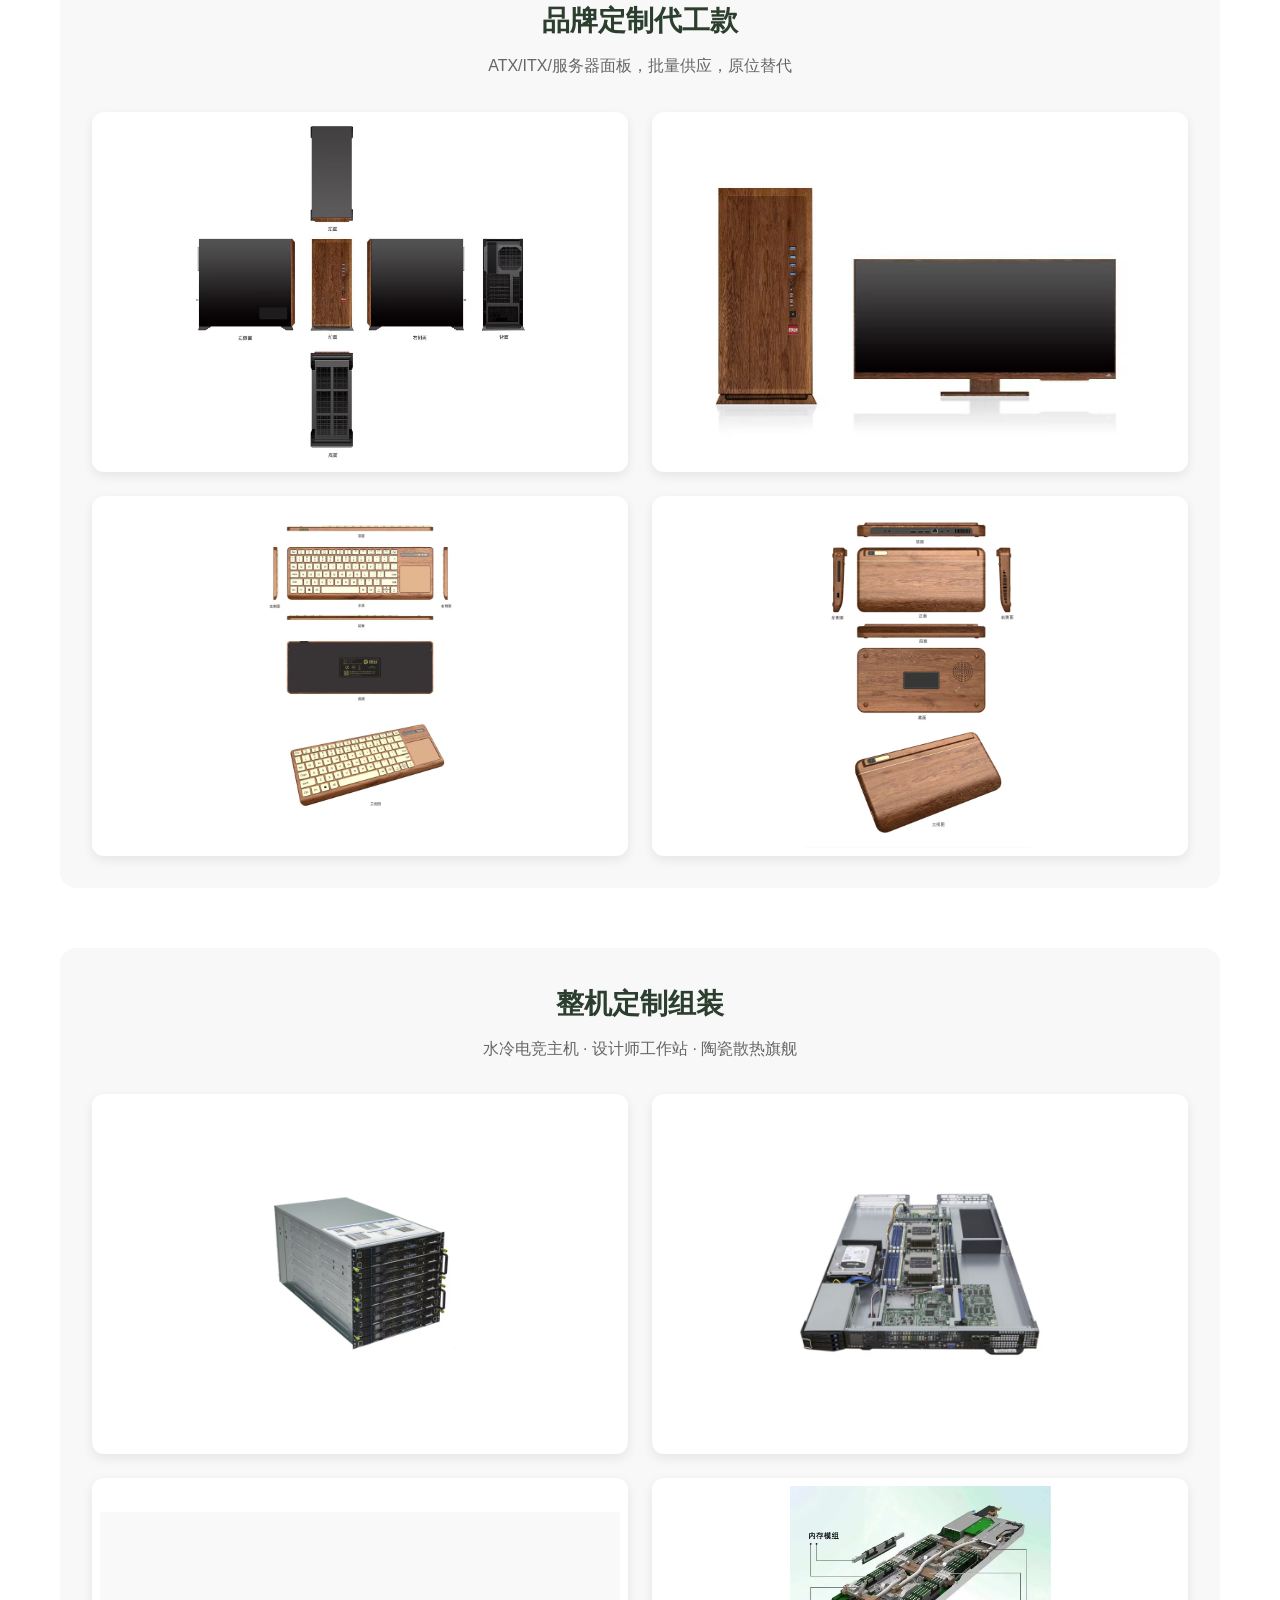
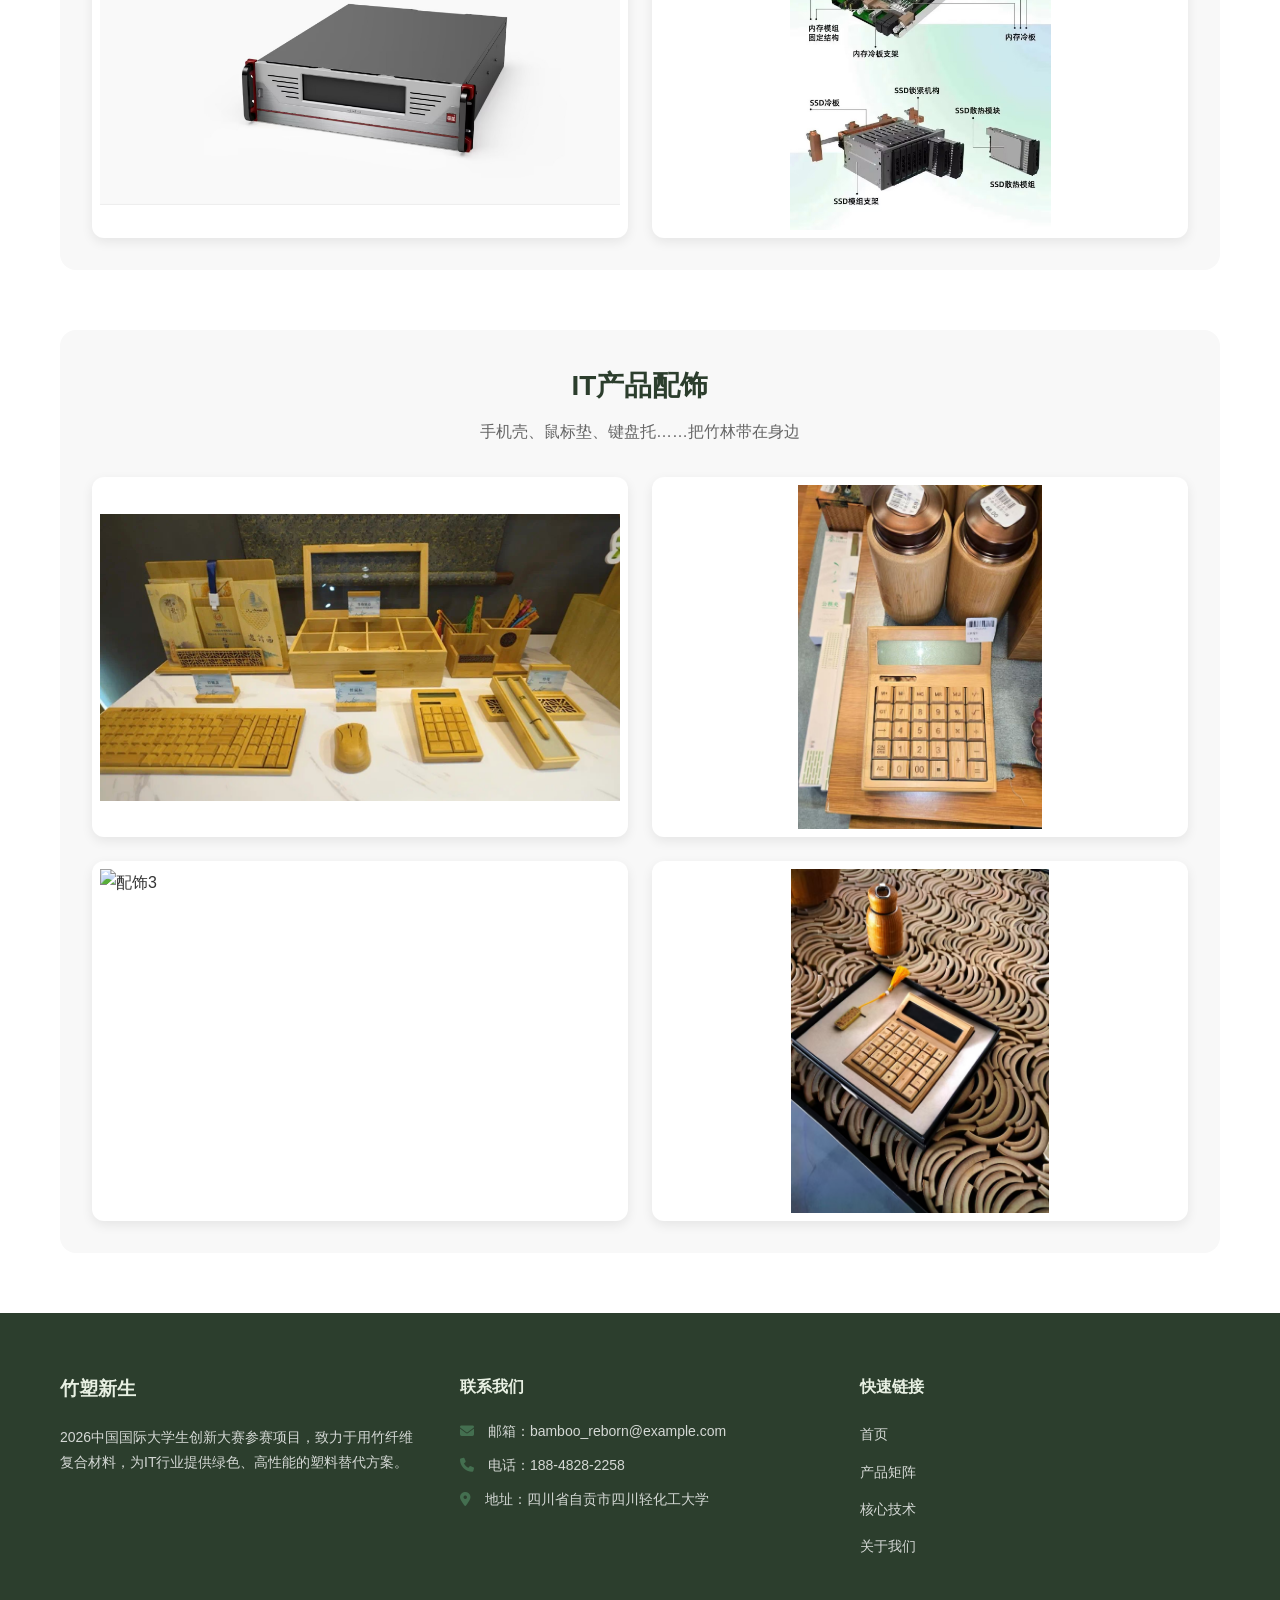
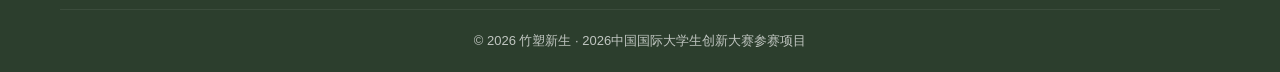
==== commit 61289651: "优化产品矩阵页：图片放大+完整显示+间距调整" ====
--- a/products.html
+++ b/products.html
@@ -8,7 +8,7 @@
   <link rel="stylesheet" href="https://cdnjs.cloudflare.com/ajax/libs/font-awesome/6.4.0/css/all.min.css">
 </head>
 <body>
-  <!-- 导航栏（和首页一致） -->
+  <!-- 导航栏 -->
   <nav class="navbar">
     <div class="container">
       <a href="index.html" class="logo">
@@ -25,15 +25,15 @@
     </div>
   </nav>
 
-  <!-- 顶部标题区：带背景图hero2.jpg -->
-<section class="product-hero">
-  <div class="product-hero-bg" style="background-image: url('assets/images/hero2.jpg'); background-size: cover; background-position: center; width:100%; height:100%;">
-    <div class="product-hero-content">
-      <h1 class="product-title">产品矩阵</h1>
-      <p class="product-subtitle">四大系列，全方位满足绿色IT需求</p >
+  <!-- 顶部标题区 -->
+  <section class="product-hero">
+    <div class="product-hero-bg" style="background-image: url('assets/images/hero2.jpg'); background-size: cover; background-position: center; width:100%; height:100%;">
+      <div class="product-hero-content">
+        <h1 class="product-title">产品矩阵</h1>
+        <p class="product-subtitle">四大系列，全方位满足绿色IT需求</p>
+      </div>
     </div>
-  </div>
-</section>
+  </section>
 
   <main class="container">
     <!-- 1. 联名设计款 -->
--- a/assets/css/style.css
+++ b/assets/css/style.css
@@ -370,7 +370,7 @@
 }
 
 /* =====================================
-   产品矩阵页专属样式
+   产品矩阵页专属样式（优化版）
    ===================================== */
 /* 顶部标题区 */
 .product-hero {
@@ -380,7 +380,6 @@
 .product-hero-bg {
   width: 100%;
   height: 100%;
-  /*background: url('./assets/images/hero2.jpg') center/cover no-repeat;*/
   position: relative;
   display: flex;
   align-items: center;
@@ -437,23 +436,29 @@
   font-size: 16px;
 }
 
-/* 田字格布局（2x2） */
+/* 田字格布局（2x2，图片放大优化） */
 .grid-2x2 {
   display: grid;
   grid-template-columns: repeat(2, 1fr);
-  gap: 20px;
+  gap: 24px; /* 增大间距，避免图片挤在一起 */
 }
 .grid-item {
   border-radius: 12px;
   overflow: hidden;
   background-color: white;
   box-shadow: 0 4px 12px rgba(0, 0, 0, 0.08);
+  /* 增大高度，让图片完整显示 */
+  height: 360px;
+  display: flex;
+  align-items: center;
+  justify-content: center;
 }
 .grid-item img {
   width: 100%;
-  height: 240px;
-  object-fit: cover;
+  height: 100%;
+  object-fit: contain; /* 改为contain，完整显示图片，不会裁剪 */
   display: block;
+  padding: 8px; /* 给图片加一点内边距，避免贴边 */
 }
 
 /* 响应式适配 */
@@ -464,4 +469,7 @@
   .grid-2x2 {
     grid-template-columns: 1fr;
   }
+  .grid-item {
+    height: 300px; /* 移动端适当降低高度 */
+  }
 }
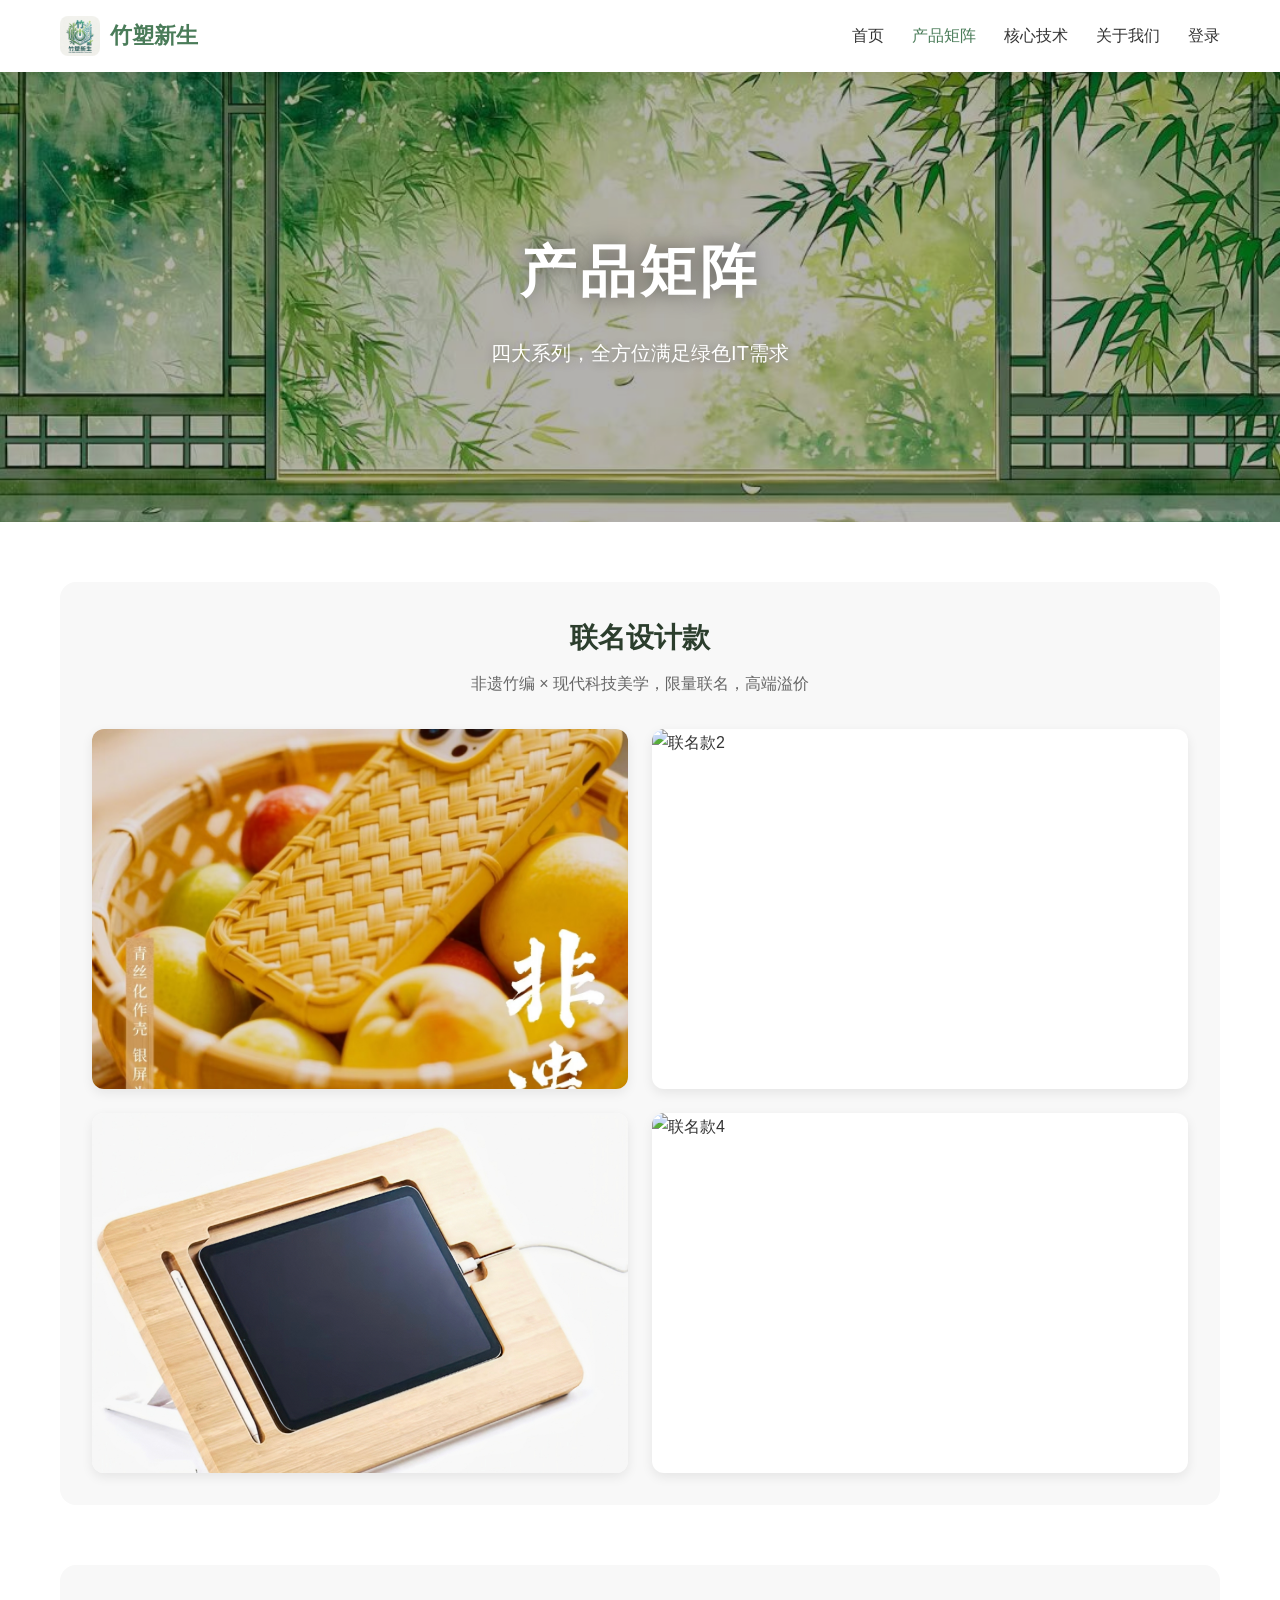
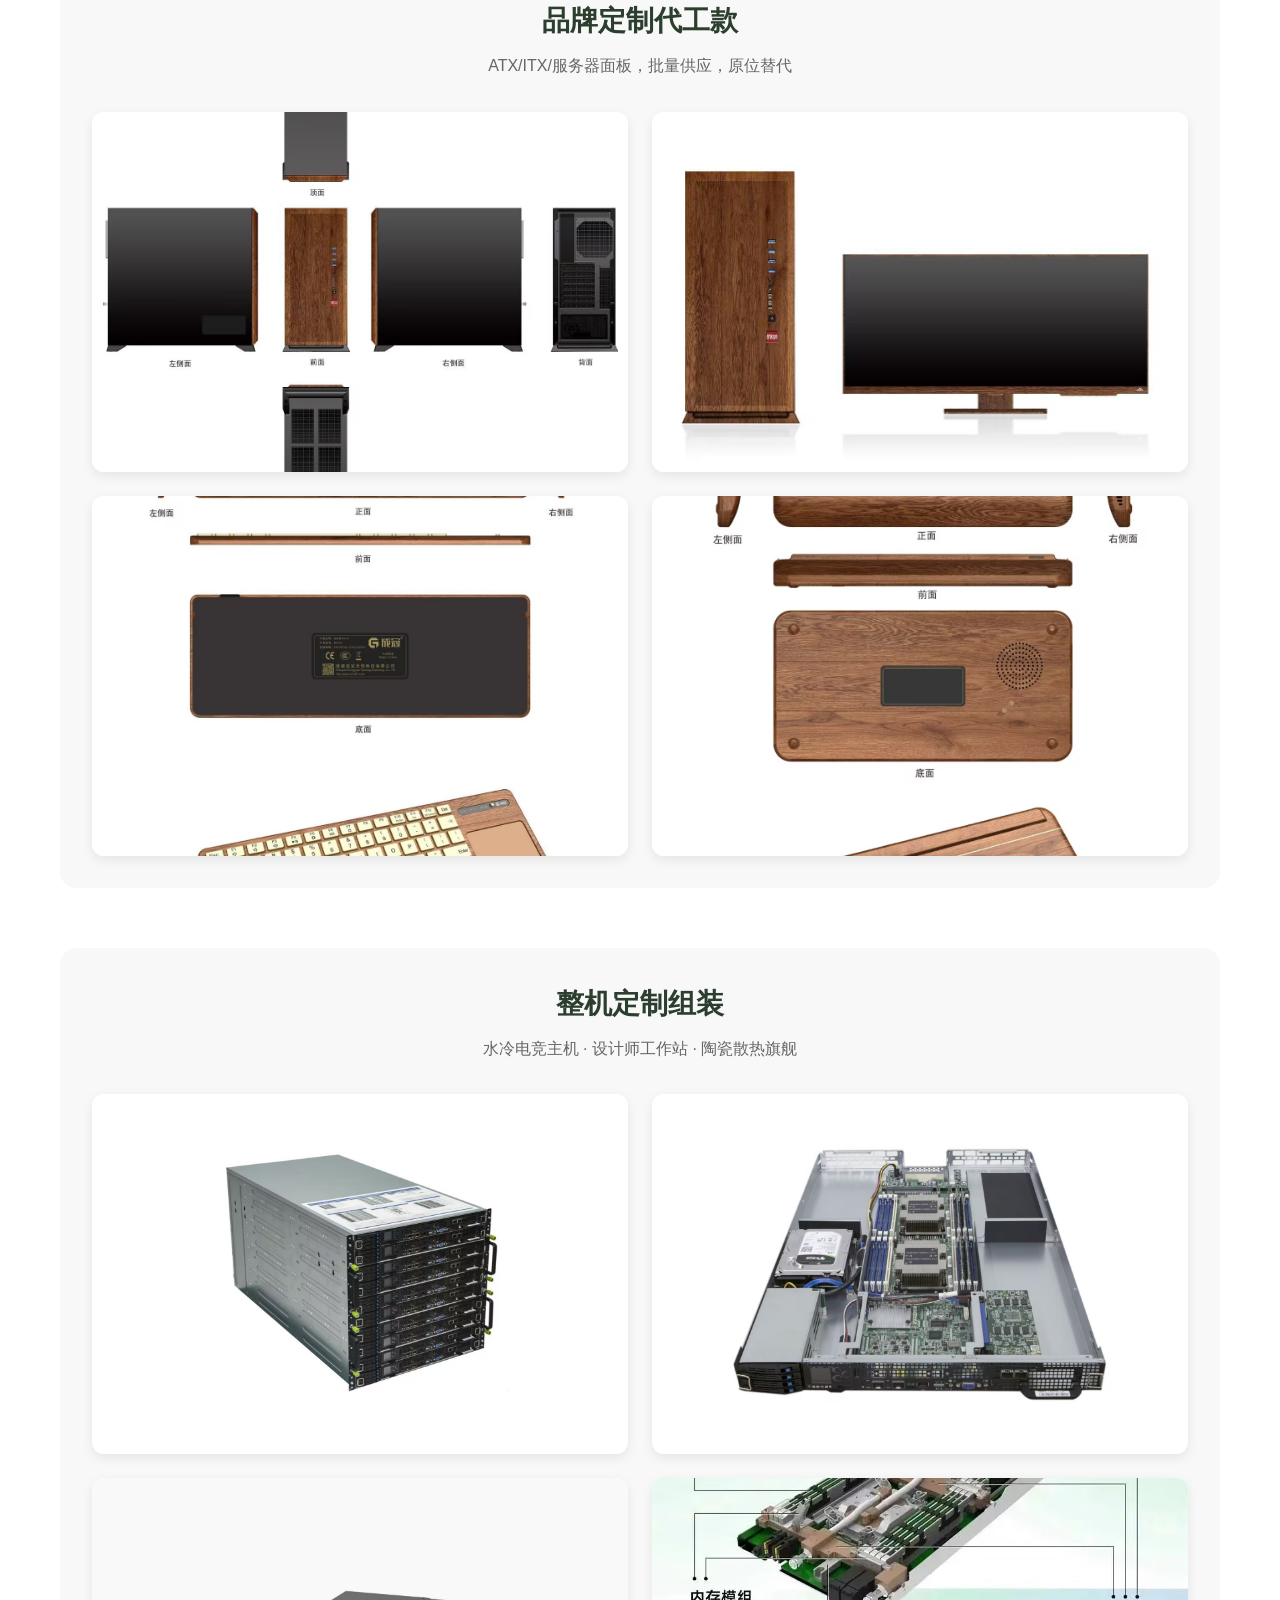
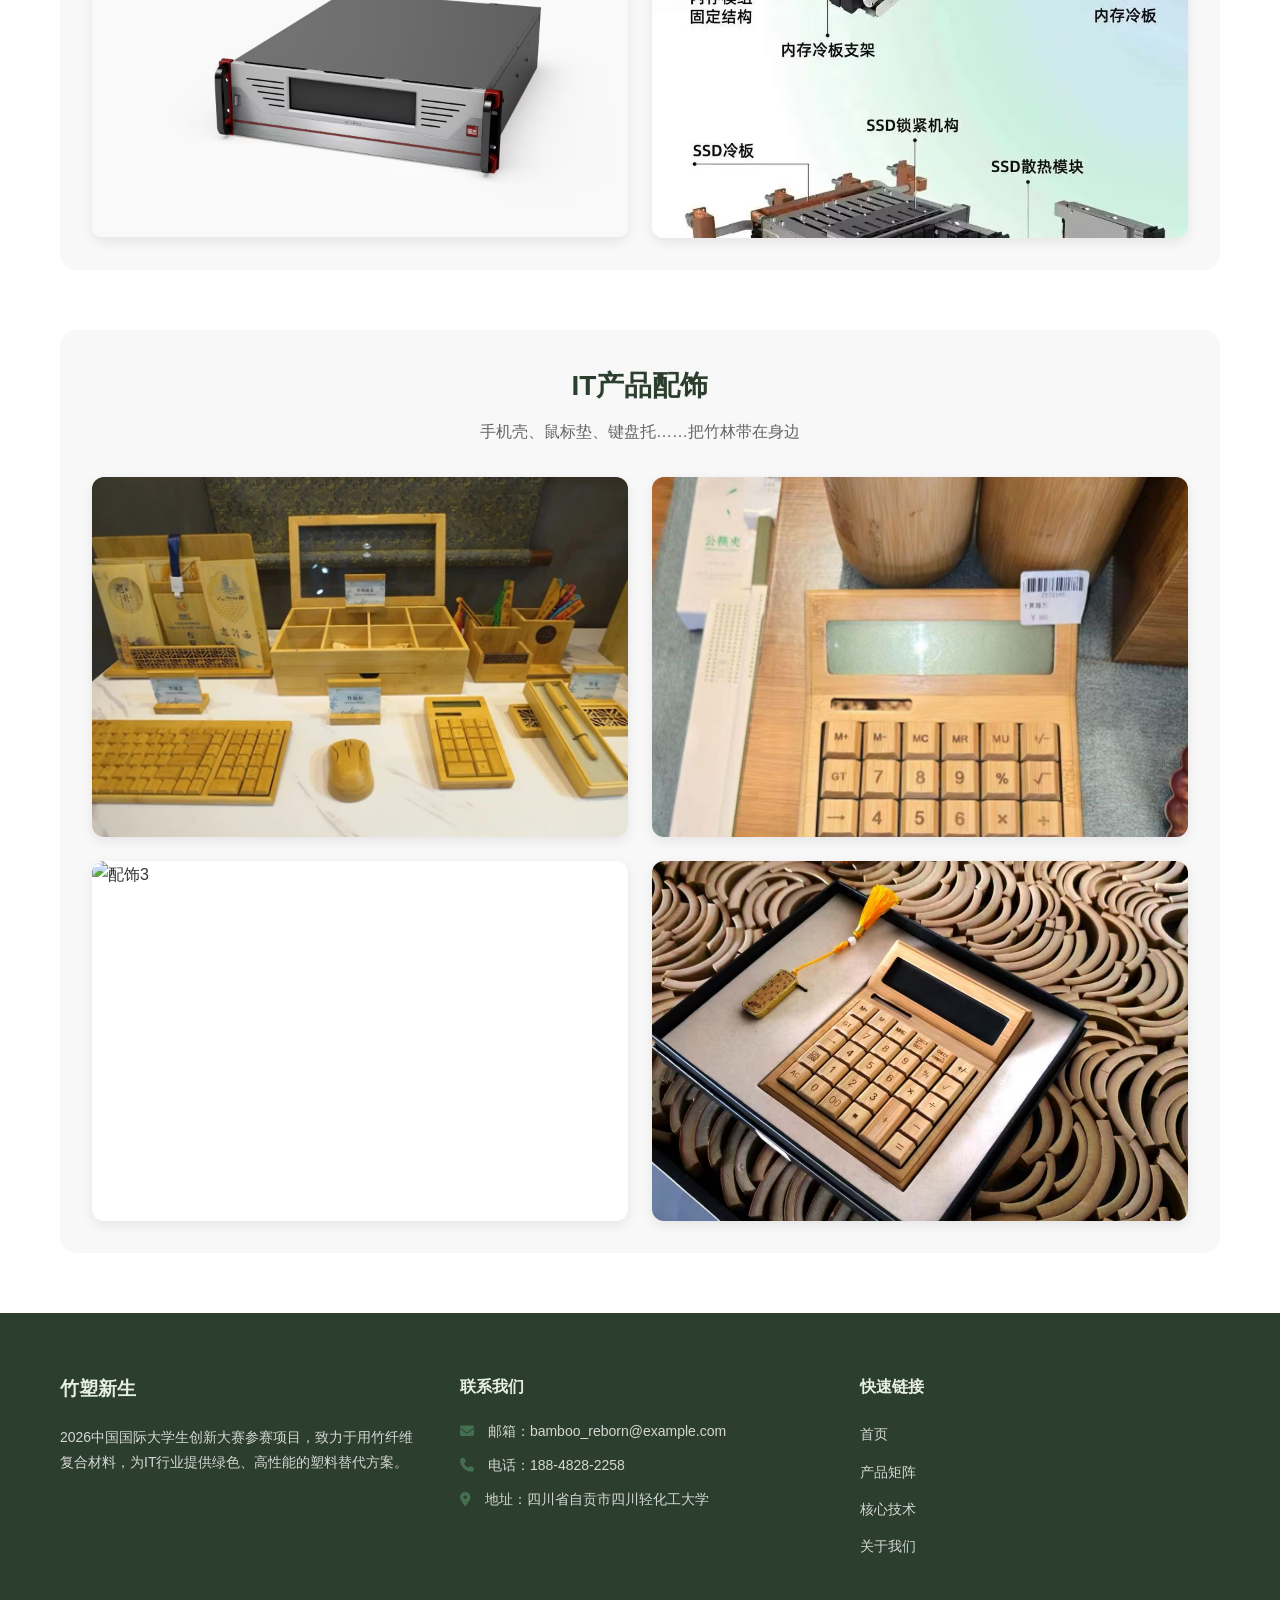
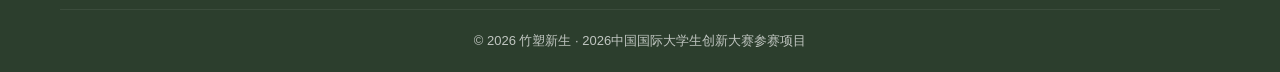
==== commit 49d1bc21: "优化产品矩阵：消除白边+hover上浮+点击反馈" ====
--- a/products.html
+++ b/products.html
@@ -43,10 +43,10 @@
         <p>非遗竹编 × 现代科技美学，限量联名，高端溢价</p>
       </div>
       <div class="grid-2x2">
-        <div class="grid-item"><img src="assets/images/l1.jpg" alt="联名款1"></div>
-        <div class="grid-item"><img src="assets/images/l2.jpg" alt="联名款2"></div>
-        <div class="grid-item"><img src="assets/images/l3.jpg" alt="联名款3"></div>
-        <div class="grid-item"><img src="assets/images/l4.jpg" alt="联名款4"></div>
+        <div class="grid-item interactive-img"><img src="assets/images/l1.jpg" alt="联名款1"></div>
+        <div class="grid-item interactive-img"><img src="assets/images/l2.jpg" alt="联名款2"></div>
+        <div class="grid-item interactive-img"><img src="assets/images/l3.jpg" alt="联名款3"></div>
+        <div class="grid-item interactive-img"><img src="assets/images/l4.jpg" alt="联名款4"></div>
       </div>
     </section>
 
@@ -57,10 +57,10 @@
         <p>ATX/ITX/服务器面板，批量供应，原位替代</p>
       </div>
       <div class="grid-2x2">
-        <div class="grid-item"><img src="assets/images/b1.jpg" alt="代工款1"></div>
-        <div class="grid-item"><img src="assets/images/b2.jpg" alt="代工款2"></div>
-        <div class="grid-item"><img src="assets/images/b3.jpg" alt="代工款3"></div>
-        <div class="grid-item"><img src="assets/images/b4.jpg" alt="代工款4"></div>
+        <div class="grid-item interactive-img"><img src="assets/images/b1.jpg" alt="代工款1"></div>
+        <div class="grid-item interactive-img"><img src="assets/images/b2.jpg" alt="代工款2"></div>
+        <div class="grid-item interactive-img"><img src="assets/images/b3.jpg" alt="代工款3"></div>
+        <div class="grid-item interactive-img"><img src="assets/images/b4.jpg" alt="代工款4"></div>
       </div>
     </section>
 
@@ -71,10 +71,10 @@
         <p>水冷电竞主机 · 设计师工作站 · 陶瓷散热旗舰</p>
       </div>
       <div class="grid-2x2">
-        <div class="grid-item"><img src="assets/images/a1.jpg" alt="整机款1"></div>
-        <div class="grid-item"><img src="assets/images/a2.jpg" alt="整机款2"></div>
-        <div class="grid-item"><img src="assets/images/a3.jpg" alt="整机款3"></div>
-        <div class="grid-item"><img src="assets/images/a4.jpg" alt="整机款4"></div>
+        <div class="grid-item interactive-img"><img src="assets/images/a1.jpg" alt="整机款1"></div>
+        <div class="grid-item interactive-img"><img src="assets/images/a2.jpg" alt="整机款2"></div>
+        <div class="grid-item interactive-img"><img src="assets/images/a3.jpg" alt="整机款3"></div>
+        <div class="grid-item interactive-img"><img src="assets/images/a4.jpg" alt="整机款4"></div>
       </div>
     </section>
 
@@ -85,10 +85,10 @@
         <p>手机壳、鼠标垫、键盘托……把竹林带在身边</p>
       </div>
       <div class="grid-2x2">
-        <div class="grid-item"><img src="assets/images/m1.jpg" alt="配饰1"></div>
-        <div class="grid-item"><img src="assets/images/m2.jpg" alt="配饰2"></div>
-        <div class="grid-item"><img src="assets/images/m3.jpg" alt="配饰3"></div>
-        <div class="grid-item"><img src="assets/images/m4.jpg" alt="配饰4"></div>
+        <div class="grid-item interactive-img"><img src="assets/images/m1.jpg" alt="配饰1"></div>
+        <div class="grid-item interactive-img"><img src="assets/images/m2.jpg" alt="配饰2"></div>
+        <div class="grid-item interactive-img"><img src="assets/images/m3.jpg" alt="配饰3"></div>
+        <div class="grid-item interactive-img"><img src="assets/images/m4.jpg" alt="配饰4"></div>
       </div>
     </section>
   </main>
--- a/assets/css/style.css
+++ b/assets/css/style.css
@@ -385,7 +385,6 @@
   align-items: center;
   justify-content: center;
 }
-/* 半透明遮罩，让文字更清晰 */
 .product-hero-bg::after {
   content: '';
   position: absolute;
@@ -436,29 +435,41 @@
   font-size: 16px;
 }
 
-/* 田字格布局（2x2，图片放大优化） */
+/* 田字格布局（优化白边+交互效果） */
 .grid-2x2 {
   display: grid;
   grid-template-columns: repeat(2, 1fr);
-  gap: 24px; /* 增大间距，避免图片挤在一起 */
+  gap: 24px;
 }
 .grid-item {
   border-radius: 12px;
   overflow: hidden;
   background-color: white;
   box-shadow: 0 4px 12px rgba(0, 0, 0, 0.08);
-  /* 增大高度，让图片完整显示 */
   height: 360px;
   display: flex;
   align-items: center;
   justify-content: center;
+  /* 过渡动画基础 */
+  transition: transform 0.3s ease, box-shadow 0.3s ease;
 }
 .grid-item img {
   width: 100%;
   height: 100%;
-  object-fit: contain; /* 改为contain，完整显示图片，不会裁剪 */
+  /* 改为cover，填满容器，消除白边 */
+  object-fit: cover;
   display: block;
-  padding: 8px; /* 给图片加一点内边距，避免贴边 */
+}
+
+/* 交互效果：hover上浮+阴影 */
+.interactive-img:hover {
+  transform: translateY(-8px);
+  box-shadow: 0 12px 24px rgba(0, 0, 0, 0.15);
+}
+
+/* 点击放大效果 */
+.interactive-img:active {
+  transform: scale(0.98);
 }
 
 /* 响应式适配 */
@@ -470,6 +481,6 @@
     grid-template-columns: 1fr;
   }
   .grid-item {
-    height: 300px; /* 移动端适当降低高度 */
+    height: 300px;
   }
 }
